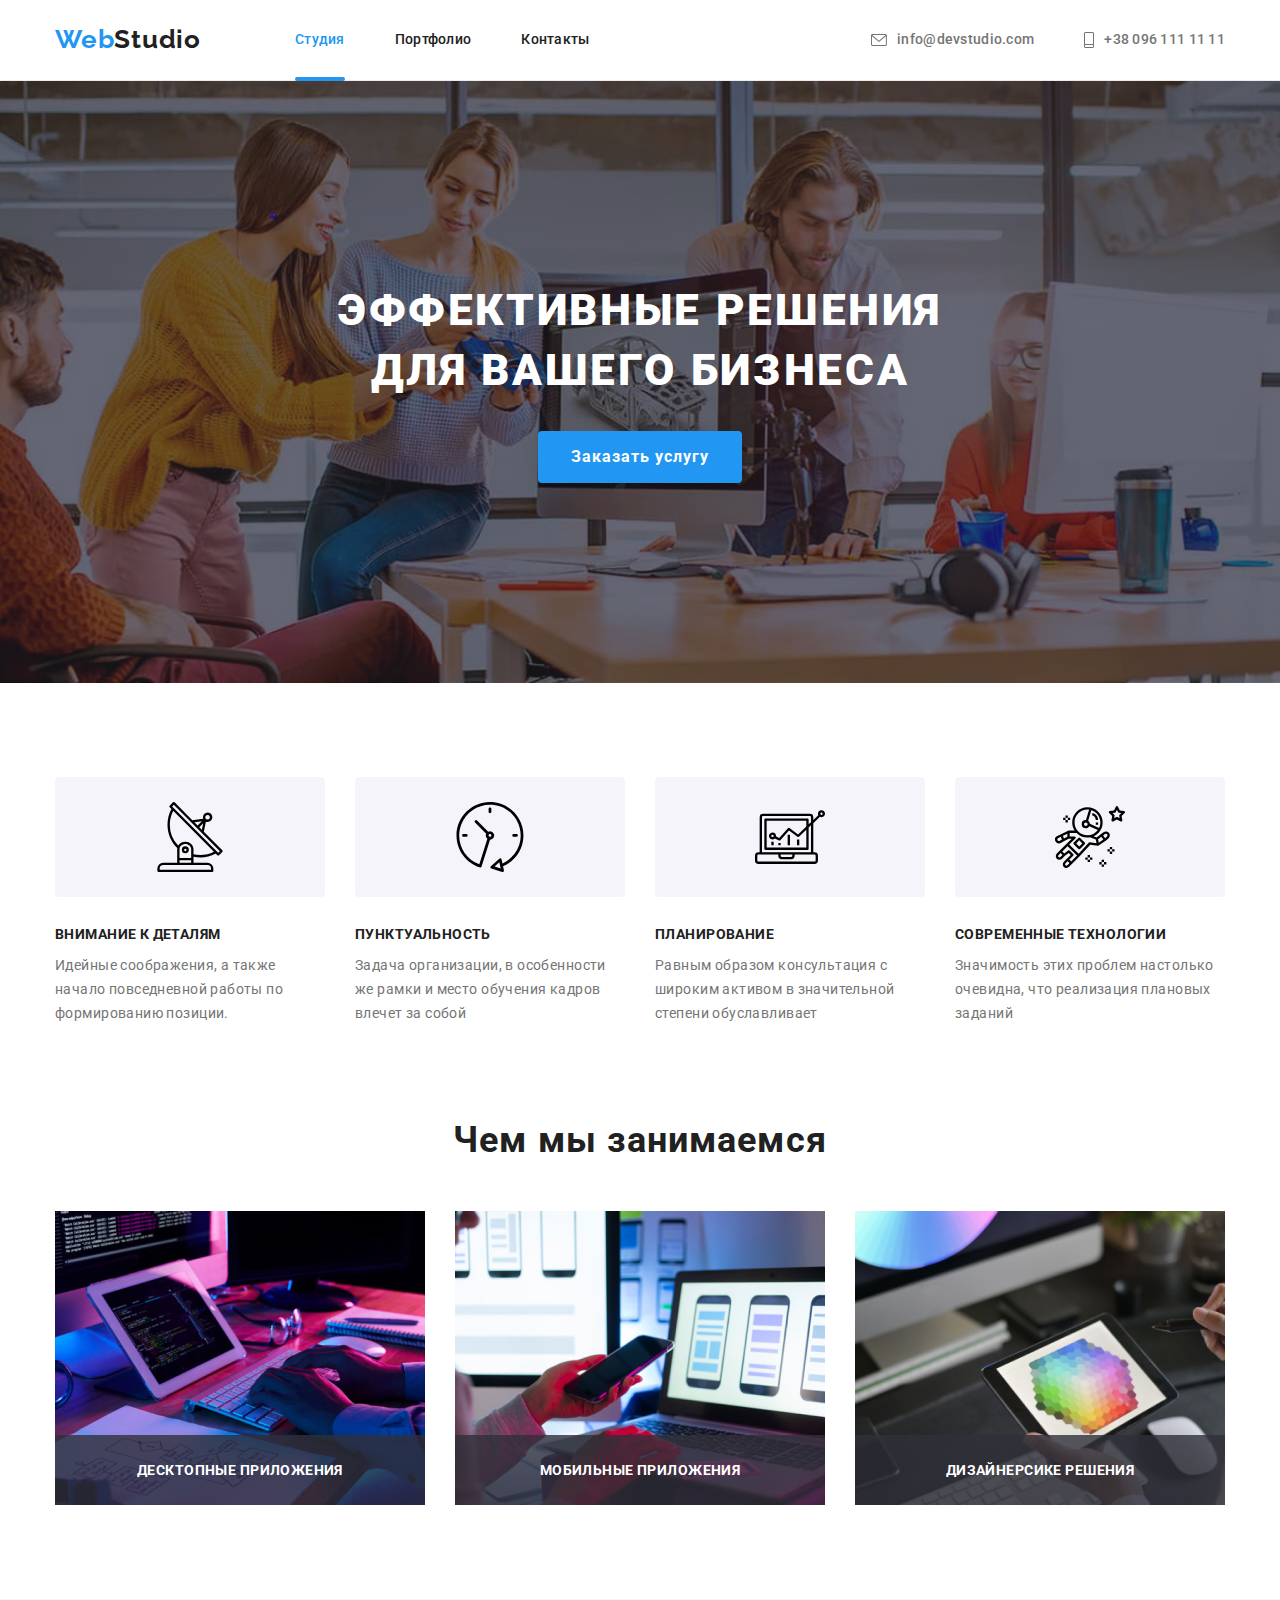
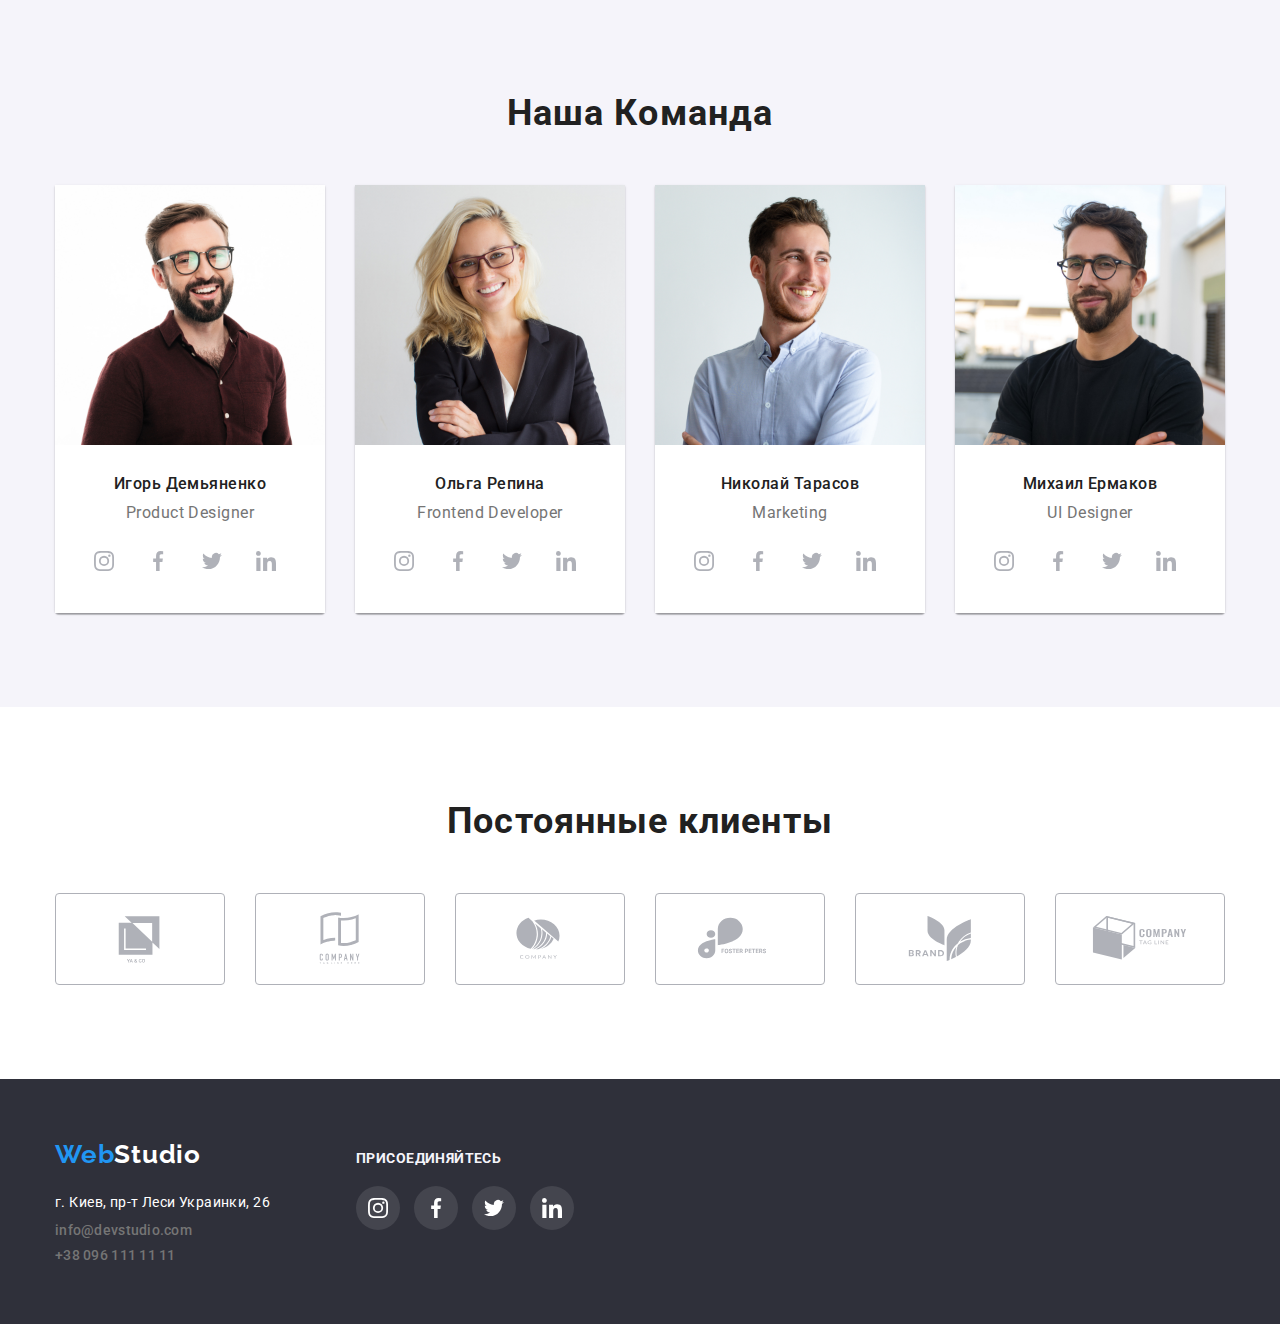
==== index.html @ bec36467 "Add files via upload" ====
<!DOCTYPE html>
<html lang="ru">
<head>
    <meta charset="UTF-8">
    <meta name="viewport" content="width=device-width, initial-scale=1.0">
    <title>Document</title>
    <link rel="preconnect" href="https://fonts.googleapis.com">
    <link rel="preconnect" href="https://fonts.gstatic.com" crossorigin>
    <link rel="preconnect" href="https://fonts.googleapis.com">
    <link rel="preconnect" href="https://fonts.gstatic.com" crossorigin>
    <link rel="preconnect" href="https://fonts.googleapis.com">
    <link rel="preconnect" href="https://fonts.gstatic.com" crossorigin>
    <link
         href="https://fonts.googleapis.com/css2?family=Raleway:wght@700&family=Roboto:wght@400;500;700;900&display=swap"
         rel="stylesheet">
    <link rel="stylesheet" href="https://cdnjs.cloudflare.com/ajax/libs/modern-normalize/1.1.0/modern-normalize.min.css">
    <link rel="stylesheet" href="./css/styles.css">
    <style>
        li {
            list-style-type: none; 
   }
    </style>
    <style>
        a {
            text-decoration: none;
        }
    </style>
</head>
<body>
    <!--шапка сайту-->
    <header class="page-header">
        <div class="container main-nav">
            <nav class="auss-nav">
                <a href="/" class="logo">
                    <span class="logo-blue">Web</span>Studio
                </a>
    
                <ul class="site-nav list ">
                    <li class="item"><a class="link current" href="./index.html">Студия</a></li>
                    <li class="item"><a class="link" href="./portfolio.html">Портфолио</a></li>
                    <li class="item"><a class="link" href="">Контакты</a></li>
                </ul>
            </nav>
        
            <ul class="sait-conntacts list">
                <li class="conntacts-link">
                    <a class="link" href="mailto:info@devstudio.com">
                        <svg class="icon" width="16px" height="12px">
                        <use href="./images/icons/sprite.svg#icon-envelope"></use>
                        </svg>
                        info@devstudio.com
                    </a>
                </li>
                <li class="conntacts-link">
                    <a class="link" href="tel:+380961111111">
                        <svg class="icon" width="10px" height="16px">
                            <use href="./images/icons/sprite.svg#icon-phone"></use>
                        </svg>
                        +38 096 111 11 11
                    </a>
                </li>
            </ul>
        </div>
    </header>
    
 <main>
       <!--герой--> 
       <section class="hero">
           <div class="container">
            <h1 class="hero-tittle">Эффективные решения<br> для вашего бизнеса</h1>
            <button data-modal-open type="button" class="button hero">Заказать услугу</button>
           </div>
           <div data-modal class="backdrop is-hidden">
               <div class="modal">
                   <p>
                        Lorem ipsum dolor sit amet, consectetur adipisicing elit. Ea, suscipit!
                    </p>
                    <button class="button-close" data-modal-close>
                        <svg width="11px" height="11px">
                            <use href="./images/icons/sprite.svg#icon-close"></use>
                        </svg>
                    </button>
               </div>
           </div>
    </section>
   <!-- чим ми займаємось-->
   <!-- css features -->
    <section class="section">
        <div class="container">
            <h2 class="visually-hidden">Принцип работы</h2>
            <ul class="features">
                <li class="features-items">
                    <div class="features-item-icon">
                        <svg width="70px" height="70px">
                            <use href="./images/icons/sprite.svg#icon-antenna"></use>
                        </svg>
                    </div>
                    <h3 class="tittle">Внимание к деталям</h3>
                    <p class="text">Идейные соображения, а также начало повседневной работы по формированию позиции.</p>
                </li>
                <li class="features-items">
                    <div class="features-item-icon">
                        <svg width="70px" height="70px">
                            <use href="./images/icons/sprite.svg#icon-clock"></use>
                        </svg>
                    </div>
                    <h3 class="tittle">Пунктуальность</h3>
                    <p class="text">Задача организации, в особенности же рамки и место обучения кадров влечет за собой</p>
                </li>
                <li class="features-items">
                    <div class="features-item-icon">
                        <svg width="70px" height="70px">
                            <use href="./images/icons/sprite.svg#icon-diagram"></use>
                        </svg>
                    </div>
                    <h3 class="tittle">Планирование</h3>
                    <p class="text">Равным образом консультация с широким активом в значительной степени обуславливает</p>
                </li>
                <li class="features-items">
                    <div class="features-item-icon">
                        <svg width="70px" height="70px">
                            <use href="./images/icons/sprite.svg#icon-astronaut"></use>
                        </svg>
                    </div>
                    <h3 class="tittle">Современные технологии</h3>
                    <p class="text">Значимость этих проблем настолько очевидна, что реализация плановых заданий</p>
                </li>
            </ul>
        </div>
    </section>
    <section class="section work">
            <div class="container">
                <h2 class="section-tittle">Чем мы занимаемся</h2>
                <ul class="job-image">
                    <li class="job-flex">
                        <div class="thumb">
                            <img src="./images/job.jpg" alt="программист работает в своем офисе" width="370">
                            <div class="action">
                                <h3 class="action-tittle">десктопные приложения</h3>
                            </div>
                        </div>
                    </li>

                    <li class="job-flex">
                        <div class="thumb">
                            <img src="./images/job2.jpg" alt="создатель работает над интерфейсом в мобильном телефоне" width="370">
                            <div class="action">
                                <h3 class="action-tittle">мобильные приложения</h3>
                            </div>
                        </div>
                    </li>
                    <li class="job-flex">
                        <div class="thumb">
                            <img src="./images/job3.jpg" alt="дизайнер с графическим планшетом " width="370">
                            <div class="action">
                                <h3 class="action-tittle">дизайнерсике решения</h3>
                            </div>
                        </div>
                    </li>
                </ul>
            </div>
    </section>
<!--Команда-->
    <section class="section team">
        <div class="container">
            <h2 class="section-tittle">Наша Команда</h2>
            <ul class="team list">
                <li class="team-img">
                    <img src="./images/team/img(3).jpg" alt="Парень" width="270">
                    <div class="team-padding">
                        <h3 class="team-tittle">Игорь Демьяненко</h3>
                        <p class="text">Product Designer</p>
                        <ul class="socials list">
                            <li class="social">
                                <a href="#" class="link social-icon">
                                    <svg class=" icon-media" width="20px" height="20px">
                                        <use href="./images/icons/sprite.svg#icon-instagram"></use>
                                    </svg>
                                </a>
                            </li>
                            <li class="social">
                                <a href="#" class="link social-icon">
                                    <svg class=" icon-media" width="20px" height="20px">
                                        <use href="./images/icons/sprite.svg#icon-facebook"></use>
                                    </svg>
                                </a>
                            </li>
                            <li class="social">
                                <a href="#" class="link social-icon">
                                    <svg class=" icon-media" width="20px" height="20px">
                                        <use href="./images/icons/sprite.svg#icon-twitter"></use>
                                    </svg>
                                </a>
                            </li>
                            <li class="social">
                                <a href="#" class="link social-icon">
                                    <svg class="icon-media" width="20px" height="20px">
                                        <use href="./images/icons/sprite.svg#icon-linkedin"></use>
                                    </svg>
                                </a>
                            </li>
                        </ul>
                    </div>
                </li>
                <li class="team-img">
                    <img src="./images/team/img(4).jpg" alt="Девушка" width="270">
                    <div class="team-padding">
                        <h3 class="team-tittle">Ольга Репина</h3>
                        <p class="text">Frontend Developer</p>
                        <ul class="socials list">
                            <li class="social">
                                <a href="#" class="link social-icon">
                                    <svg class=" icon-media" width="20px" height="20px">
                                        <use href="./images/icons/sprite.svg#icon-instagram"></use>
                                    </svg>
                                </a>
                            </li>
                            <li class="social">
                                <a href="#" class="link social-icon">
                                    <svg class=" icon-media" width="20px" height="20px">
                                        <use href="./images/icons/sprite.svg#icon-facebook"></use>
                                    </svg>
                                </a>
                            </li>
                            <li class="social">
                                <a href="#" class="link social-icon">
                                    <svg class=" icon-media" width="20px" height="20px">
                                        <use href="./images/icons/sprite.svg#icon-twitter"></use>
                                    </svg>
                                </a>
                            </li>
                            <li class="social">
                                <a href="#" class="link social-icon">
                                    <svg class="icon-media" width="20px" height="20px">
                                        <use href="./images/icons/sprite.svg#icon-linkedin"></use>
                                    </svg>
                                </a>
                            </li>
                        </ul>
                    </div>
                </li>
                <li class="team-img">
                    <img src="./images/team/img(5).jpg" alt="Парень" width="270">
                    <div class="team-padding">
                        <h3 class="team-tittle">Николай Тарасов</h3>
                        <p class="text">Marketing</p>
                        <ul class="socials list">
                            <li class="social">
                                <a href="#" class="link social-icon">
                                    <svg class=" icon-media" width="20px" height="20px">
                                        <use href="./images/icons/sprite.svg#icon-instagram"></use>
                                    </svg>
                                </a>
                            </li>
                            <li class="social">
                                <a href="#" class="link social-icon">
                                    <svg class=" icon-media" width="20px" height="20px">
                                        <use href="./images/icons/sprite.svg#icon-facebook"></use>
                                    </svg>
                                </a>
                            </li>
                            <li class="social">
                                <a href="#" class="link social-icon">
                                    <svg class=" icon-media" width="20px" height="20px">
                                        <use href="./images/icons/sprite.svg#icon-twitter"></use>
                                    </svg>
                                </a>
                            </li>
                            <li class="social">
                                <a href="#" class="link social-icon">
                                    <svg class="icon-media" width="20px" height="20px">
                                        <use href="./images/icons/sprite.svg#icon-linkedin"></use>
                                    </svg>
                                </a>
                            </li>
                        </ul>
                    </div>
                </li>
                <li class="team-img">
                    <img src="./images/team/img(6).jpg" alt="Парень" width="270">
                    <div class="team-padding">
                        <h3 class="team-tittle">Михаил Ермаков</h3>
                        <p class="text">UI Designer</p>
                        <ul class="socials list">
                            <li class="social">
                                <a href="#" class="link social-icon">
                                    <svg class=" icon-media" width="20px" height="20px">
                                        <use href="./images/icons/sprite.svg#icon-instagram"></use>
                                    </svg>
                                </a>
                            </li>
                            <li class="social">
                                <a href="#" class="link social-icon">
                                    <svg class=" icon-media" width="20px" height="20px">
                                        <use href="./images/icons/sprite.svg#icon-facebook"></use>
                                    </svg>
                                </a>
                            </li>
                            <li class="social">
                                <a href="#" class="link social-icon">
                                    <svg class=" icon-media" width="20px" height="20px">
                                        <use href="./images/icons/sprite.svg#icon-twitter"></use>
                                    </svg>
                                </a>
                            </li>
                            <li class="social">
                                <a href="#" class="link social-icon">
                                    <svg class="icon-media" width="20px" height="20px">
                                        <use href="./images/icons/sprite.svg#icon-linkedin"></use>
                                    </svg>
                                </a>
                            </li>
                        </ul>
                    </div>
                </li>
            </ul>
        </div>
    </section>
<!-- Clients -->
    <section class="section">
        <div class="container">
            <h2 class="section-tittle">Постоянные клиенты</h2>
            <ul class="action-clients">
                <li class="clients">
                    <a href="" class="link-clients">
                        <svg class="clients-logo" width="106px" height="60px">
                            <use href="./images/icons/sprite.svg#icon-Logo"></use>
                        </svg>
                    </a>
                </li>
                <li class="clients">
                    <a href="" class="link-clients">
                        <svg class="clients-logo" width="106px" height="60px">
                            <use href="./images/icons/sprite.svg#icon-Logo1"></use>
                        </svg>
                    </a>
                </li>
                <li class="clients">
                    <a href="" class="link-clients">
                        <svg class="clients-logo" width="106px" height="60px">
                            <use href="./images/icons/sprite.svg#icon-Logo2"></use>
                        </svg>
                    </a>
                </li>
                <li class="clients">
                    <a href="" class="link-clients">
                        <svg class="clients-logo" width="106px" height="60px">
                            <use href="./images/icons/sprite.svg#icon-Logo3"></use>
                        </svg>
                    </a>
                </li>
                <li class="clients">
                    <a href="" class="link-clients">
                        <svg class="clients-logo" width="106px" height="60px">
                            <use href="./images/icons/sprite.svg#icon-Logo4"></use>
                        </svg>
                    </a>
                </li>
                <li class="clients">
                    <a href="" class="link-clients">
                        <svg class="clients-logo" width="106px" height="60px">
                            <use href="./images/icons/sprite.svg#icon-Logo5"></use>
                        </svg>
                    </a>
                </li>
            </ul>
        </div>
    </section>
 </main>
<!--footer-->

<footer class="footer">
    <div class="container footer-container">
        <div class="footer-content">
            <a class="logo-footer" href="index.html">
                <span class="logo-blue">Web</span>Studio
            </a>
            <address class="sec-address">

                <ul class="addres-footer">
                    <li class="address-items">
                        <a class="link-addres" href="https://goo.gl/maps/Mt8KbodLRVZhdB1g8">г. Киев, пр-т Леси Украинки,
                            26</a>
                    </li>
                    <li class="address-items">
                        <a class="link-footer" href="mailto:info@devstudio.com">info@devstudio.com</a>
                    </li>
                    <li class="address-items">
                        <a class="link-footer" href="tel:+380961111111">+38 096 111 11 11</a>
                    </li>
                </ul>
            </address>
        </div>
        <div class="follow-icon">

            <h3 class="footer-social-tittle ">присоединяйтесь</h3>
            <ul class="footer-icon-list">
                <li class="footer-social">
                    <a href="" class="footer-icon-link">
                        <svg class="media-footer" width="20px" height="20px">
                            <use href="./images/icons/sprite.svg#icon-instagram"></use>
                        </svg>
                    </a>
                </li>
                <li class="footer-social">
                    <a href="" class="footer-icon-link">
                        <svg class="media-footer" width="20px" height="20px">
                            <use href="./images/icons/sprite.svg#icon-facebook"></use>
                        </svg>
                    </a>
                </li>
                <li class="footer-social">
                    <a href="" class="footer-icon-link">
                        <svg class="media-footer" width="20px" height="20px">
                            <use href="./images/icons/sprite.svg#icon-twitter"></use>
                        </svg>
                    </a>
                </li>
                <li class="footer-social">
                    <a href="" class="footer-icon-link">
                        <svg class="media-footer" width="20px" height="20px">
                            <use href="./images/icons/sprite.svg#icon-linkedin"></use>
                        </svg>
                    </a>
                </li>
            </ul>
        </div>
    </div>
</footer>
<script src="./js/modal.js"></script>
</body>
</html>
---- css/styles.css ----
/* колір хедер - rgba(255, 255, 255, 1) */
/*бекграунд1 -футер rgba(47, 48, 58, 1) */
/* background:2 #E5E5E5; */
/* бекграунд3 rgba(245, 244, 250, 1) */
/* основний текчт rgba(33, 33, 33, 1) */

:root {
  --primery-text-color: rgba(33, 33, 33, 1);
  --tittle-text-color: #757575;
  --accent-color: #2196f3;
  --primary-white-color: #ffffff;
  --background-color: #f5f4fa;
  --icon-color: #afb1b8;
}

body {
  color: var(--primery-text-color);
  font-family: roboto, sans-serif;
}

.visually-hidden {
  position: absolute;
  width: 1px;
  height: 1px;
  margin: -1px;
  border: 0;
  padding: 0;
  white-space: nowrap;
  clip-path: inset(100%);
  clip: rect(0 0 0 0);
  overflow: hidden;
}

h1,
h2,
h3,
p {
  margin: 0;
}

ul {
  margin: 0;
  padding: 0;
  list-style: none;
}

img {
  display: block;
  max-width: 100%;
  height: auto;
}

.list {
  list-style: none;
  padding: 0;
  margin: 0;
}

.container {
  padding-right: 15px;
  padding-left: 15px;
  margin-left: auto;
  margin-right: auto;
  width: 1200px;
}

.page-header {
  border-bottom: 1px solid #ececec;
}

/* logo */
.main-nav {
  display: flex;
  align-items: center;
  justify-content: space-between;
}

.auss-nav {
  display: flex;
}

.auss-nav .logo {
  display: block;
  padding-top: 24px;
  padding-bottom: 25px;
  margin-right: 94px;
}

.logo-blue {
  color: var(--accent-color);
  font-family: raleway;
  font-weight: 700;
  font-size: 26px;
  line-height: 1.19;
  letter-spacing: 0.03em;
}
.logo-blue:hover,
.logo-blue:focus {
  color: var(--primery-text-color);
}

.logo {
  color: var(--primery-text-color);
  font-family: raleway;
  font-weight: 700;
  font-size: 26px;
  line-height: 1.19;
  letter-spacing: 0.03em;
}
.logo:hover,
.logo:focus {
  color: var(--accent-color);
}

/* Site-nav */

.site-nav {
  display: flex;
}
.site-nav .item {
  margin-right: 50px;
}
.site-nav .item:last-child {
  margin-right: 0;
}

.site-nav .link {
  display: block;
  padding-top: 32px;
  padding-bottom: 32px;

  color: var(--primery-text-color);

  font-weight: 500;
  font-size: 14px;
  line-height: 1.14;
  letter-spacing: 0.02em;
  transition: color 250ms cubic-bezier(0.4, 0, 0.2, 1);
}
.site-nav .link.current {
  color: var(--accent-color);
  position: relative;
}
.link.link.current::after {
  content: "";
  position: absolute;
  bottom: -1px;
  left: 0;
  width: 100%;
  border-radius: 2px;
  border: 2px solid var(--accent-color);
  background-color: var(--accent-color);
}

.site-nav .link:hover,
.site-nav .link:focus {
  color: var(--accent-color);
}

.sait-conntacts {
  display: flex;
  align-items: center;
}

.sait-conntacts .conntacts-link {
  display: flex;
  margin-left: 50px;
}
.icon {
  margin-right: 10px;
  fill: currentColor;
}
.icon:hover,
.icon:focus {
  color: var(--accent-color);
}

.sait-conntacts .conntacts-link:first-child {
  margin-left: 0;
}

.sait-conntacts .link {
  display: flex;
  align-items: center;
  padding-top: 32px;
  padding-bottom: 32px;

  color: var(--tittle-text-color);

  font-weight: 500;
  font-size: 14px;
  line-height: 1.14;
  letter-spacing: 0.02em;
  transition: color 250ms cubic-bezier(0.4, 0, 0.2, 1);
}
.sait-conntacts .link:hover,
.sait-conntacts .link:focus {
  color: var(--accent-color);
}

/* hero */

.hero {
  max-width: 1600px;
  margin-left: auto;
  margin-right: auto;
  padding: 200px 0;
  text-align: center;

  background-color: #2f303a;
  background-image: linear-gradient(
      to top,
      rgba(47, 48, 58, 0.4),
      rgba(47, 48, 58, 0.4)
    ),
    url(../images/herobg.jpg);
  background-repeat: no-repeat;
  background-size: cover;
  background-position: center;
}

.hero-tittle {
  margin-top: 0;
  margin-bottom: 30px;
  color: var(--primary-white-color);
  font-weight: 900;
  font-size: 44px;
  line-height: 1.36;
  letter-spacing: 0.06em;
  text-transform: uppercase;
}
/* modal-hero */
.backdrop {
  position: fixed;
  top: 0;
  left: 0;
  width: 100%;
  height: 100%;

  background: rgba(0, 0, 0, 0.2);

  opacity: 1;
  transition: opacity 250ms cubic-bezier(0.4, 0, 0.2, 1);

  z-index: 1;
}
.backdrop.is-hidden {
  opacity: 0;
  pointer-events: none;
}

.backdrop.is-hidden .modal {
  transform: translate(-50%, -50%) scale(0.9);
}

.modal {
  padding-top: 40px;
  position: absolute;
  top: 50%;
  left: 50%;

  min-width: 528px;
  min-height: 581px;
  background: #ffffff;
  box-shadow: 0px 1px 3px rgba(0, 0, 0, 0.12), 0px 1px 1px rgba(0, 0, 0, 0.14),
    0px 2px 1px rgba(0, 0, 0, 0.2);
  border-radius: 4px;

  transform: translate(-50%, -50%) scale(1);
  transition: transform 250ms cubic-bezier(0.4, 0, 0.2, 1);
}

.button-close {
  position: absolute;
  top: 8px;
  right: 8px;
  width: 30px;
  height: 30px;

  cursor: pointer;

  border: 1px solid rgba(0, 0, 0, 0.1);
  background-color: var(--primary-white-color);
  border-radius: 50%;

  justify-content: center;
  align-items: center;
  transition: background-color 250ms cubic-bezier(0.4, 0, 0.2, 1);
}

.button-close:hover,
.button-close:focus {
  background-color: var(--accent-color);
}

/* Section */
.section {
  padding: 94px 0;
}

.section.work {
  padding-top: 0;
}

.section-tittle {
  margin-bottom: 50px;

  color: var(--primery-text-color);

  font-weight: 700;
  font-size: 36px;
  line-height: 1.16;
  text-align: center;
  letter-spacing: 0.03em;
}

.section.team {
  background-color: var(--background-color);
}
.job-image {
  display: flex;
}

/* features */
.features-button {
  margin-bottom: 50px;
}

.features-button {
  display: flex;
  justify-content: center;
}

.features {
  display: flex;
  margin: 0;
  padding: 0;
  list-style: none;
}

.features .item {
  width: 270px;
  margin-right: 30px;
}
.features-items {
  margin-right: 30px;
}
.features-items:last-child {
  margin-right: 0;
}

.features-item-icon {
  display: flex;
  justify-content: center;
  align-items: center;
  margin-bottom: 30px;
  width: 270px;
  height: 120px;
  background: #f5f4fa;
  border-radius: 4px;
}

.features .tittle {
  margin-top: 0;
  margin-bottom: 10px;
  color: var(--primery-text-color);
  font-weight: 700;
  font-size: 14px;
  line-height: 1.14;
  letter-spacing: 0.03em;
  text-transform: uppercase;
}

.features .text {
  margin-top: 0;
  margin-bottom: 0;
  color: var(--tittle-text-color);
  font-weight: 400;
  font-size: 14px;
  line-height: 1.74;
  letter-spacing: 0.03em;
}

/* Чем мы занимаемся */

img {
  display: block;
  max-width: 100%;
  height: auto;
}

.job-flex {
  margin-right: 30px;
}
.job-flex:last-child {
  margin-right: 0;
}
.thumb {
  position: relative;
}

.action {
  display: flex;
  align-items: center;
  justify-content: center;

  bottom: 0;
  left: 0;
  width: 370px;
  height: 70px;
  position: absolute;
  background: rgba(47, 48, 58, 0.8);
}
.action-tittle {
  display: flex;
  justify-content: center;

  font-weight: 700;
  font-size: 14px;
  line-height: 16px;
  letter-spacing: 0.03em;
  text-transform: uppercase;
  color: var(--primary-white-color);
}

/* team */

.team .list {
  display: flex;
}
.socials {
  align-items: center;
  justify-content: center;
  margin-top: 16px;
}
.social {
  margin-right: 10px;
}

.social .link {
  width: 44px;
  height: 44px;
  display: flex;
  justify-content: center;
  align-items: center;
  transition: background 250ms cubic-bezier(0.4, 0, 0.2, 1) 0s;
}

.social .link {
  border-radius: 50%;
  outline: none;
}
.social .link:focus .icon-media {
  fill: var(--primary-white-color);
}

.social .link:hover .icon-media {
  fill: var(--primary-white-color);
}

.social .link:hover,
.social .link:focus {
  background: var(--accent-color);
}
.icon-media {
  color: var(--accent-color);
  fill: var(--icon-color);
  transition: fill 250ms cubic-bezier(0.4, 0, 0.2, 1) 0s;
}

.team {
  display: flex;
}
.team-img {
  margin-left: 30px;
  box-shadow: 0px 1px 3px rgba(0, 0, 0, 0.12), 0px 1px 1px rgba(0, 0, 0, 0.14),
    0px 2px 1px rgba(0, 0, 0, 0.2);
  border-radius: 0px 0px 4px 4px;
}

.team-img:first-child {
  margin: 0;
}

.team-tittle {
  margin-bottom: 10px;
}

.team .team-tittle {
  color: var(--primery-text-color);
  font-weight: 500;
  font-size: 16px;
  line-height: 1.18;
  letter-spacing: 0.03em;
}

.team-padding {
  padding: 30px 0;
  text-align: center;
  background-color: #ffffff;
}

.team .text {
  margin-top: 0;
}

.team .text {
  color: var(--tittle-text-color);
  font-weight: 400;
  font-size: 16px;
  line-height: 1.18;
  letter-spacing: 0.03em;
}

/* Clients */
.action-clients {
  display: flex;
}
.clients {
  margin-left: 30px;
}

.link-clients {
  color: var(--icon-color);
  align-items: center;
  justify-content: center;
  display: flex;
  width: 170px;
  height: 92px;
  border-radius: 4px;
  border: 1px solid var(--icon-color);

  transition: color 250ms cubic-bezier(0.4, 0, 0.2, 1) 0s;
}

.link-clients:hover,
.link-clients:focus {
  color: var(--accent-color);
  border: 1px solid var(--accent-color);
}

.clients:first-child {
  margin-left: 0;
}

/* button */

.button {
  font-family: roboto;
}
.button.hero {
  display: inline-block;
  border: 1px solid transparent;
  border-radius: 4px;
  padding: 10px 32px;

  color: var(--primary-white-color);
  background-image: url("");
  background-color: var(--accent-color);
  font-weight: 700;
  font-size: 16px;
  line-height: 1.87;
  box-shadow: 0px 4px 4px rgba(0, 0, 0, 0.15);

  letter-spacing: 0.06em;
  cursor: pointer;
}
/* portfolio */

.button.portfolio {
  display: flex;

  border-radius: 4px;
  text-align: center;
  font-family: "Roboto";
  font-weight: 500;
  font-size: 16px;
  line-height: 1.62;
  letter-spacing: 0.03em;
  border: none;
  padding: 6px 22px;
  cursor: pointer;

  background-color: var(--background-color);
  color: var(--primery-text-color);

  transition: background-color 250ms cubic-bezier(0.4, 0, 0.2, 1) 0s,
    color 250ms cubic-bezier(0.4, 0, 0.2, 1) 0s,
    box-shadow 250ms cubic-bezier(0.4, 0, 0.2, 1) 0s;
}

.button.portfolio:hover,
.button.portfolio:focus {
  background-color: var(--accent-color);
  color: var(--primary-white-color);
  box-shadow: 0px 3px 1px rgba(0, 0, 0, 0.1), 0px 1px 2px rgba(0, 0, 0, 0.08),
    0px 2px 2px rgba(0, 0, 0, 0.12);
}

.button-items {
  margin-right: 8px;
}

.button-items:last-child {
  margin-right: 0;
}

/* portfolio */
.features-item {
  padding: 30px 24px;
  border-right: 1px solid #eeeeee;
  border-bottom: 1px solid #eeeeee;
  border-left: 1px solid #eeeeee;
}

.features-tittle {
  color: var(--primery-text-color);
  font-weight: 700;
  font-size: 18px;
  line-height: 2;
  letter-spacing: 0.06em;
}

.link-text {
  color: var(--tittle-text-color);
  font-weight: 400;

  font-size: 16px;
  line-height: 1.87;
  letter-spacing: 0.03em;
}

.link .footer {
  background-color: #fff;
}

.features-padding {
  display: flex;
  flex-wrap: wrap;
  margin: 0;
  padding: 0;
  list-style: none;
}

.flex-features {
  width: 370px;
  margin-right: 30px;
  margin-bottom: 30px;
}

.flex-features a {
  display: block;
  text-decoration: none;
  color: var(--tittle-text-color);
}

.flex-features a:hover,
.flex-features a:focus {
  box-shadow: 0px 1px 1px rgba(0, 0, 0, 0.12), 0px 4px 4px rgba(0, 0, 0, 0.06),
    1px 4px 6px rgba(0, 0, 0, 0.16);
}

.flex-features:nth-last-child(-n + 3) {
  margin-bottom: 0px;
}

.flex-features:nth-child(3n) {
  margin-right: 0;
}

.features-tittle {
  margin-bottom: 4px;
}
.box {
  position: relative;
  overflow: hidden;
}
.box::before {
  display: inline-block;
  position: absolute;
  content: "";
  width: 100%;
  height: 100%;
  background-color: rgba(33, 150, 243, 0.9);
  transform: translateY(100%);
  transition: transform 250ms cubic-bezier(0.4, 0, 0.2, 1);
}

.flex-features .features-text {
  width: 100%;
  padding: 63px 24px;
  position: absolute;
  top: 50%;
  left: 50%;
  transform: translate(-50%, 30%);
  transition: transform 250ms cubic-bezier(0.4, 0, 0.2, 1);
  color: var(--primary-white-color);
  font-size: 18px;
  line-height: 1.55;
  opacity: 0;
}
.features-padding a:hover .features-text {
  transform: translate(-50%, -50%);
  opacity: 1;
}

.features-padding a:hover .box::before {
  transform: translateY(0);
  opacity: 1;
}

.features-padding a:focus .features-text {
  transform: translate(-50%, -50%);
  opacity: 1;
}

.features-padding a:focus .box::before {
  transform: translateY(0);
  opacity: 1;
}

/* footer */
.footer-container {
  display: flex;
  align-items: baseline;
}
.follow-icon {
  margin-left: 70px;
}

.footer {
  background-color: #2f303a;
}

.footer {
  padding: 60px 0;
  background-color: #2f303a;
}

.logo-footer {
  width: 145px;
  height: 31px;
  color: #ffffff;
  font-family: raleway;
  font-weight: 700;
  font-size: 26px;
  line-height: 1.19;
  letter-spacing: 0.03em;
  margin-bottom: 20px;
}
.logo-footer:hover,
.logo-footer:focus {
  color: var(--accent-color);
}

.sec-address {
  width: 231px;
  margin-top: 20px;
  font-style: normal;
}

.address-items {
  margin-top: 0;
  margin-bottom: 9px;
}

.address-items:last-child {
  margin-bottom: 0;
}

.link-addres {
  display: flex;

  color: var(--primary-white-color);
  font-weight: 400;
  font-size: 14px;
  line-height: 1.74;
  letter-spacing: 0.03em;
}

.link-footer {
  display: flex;
  margin-top: 0;

  color: var(--tittle-text-color);

  font-weight: 500;
  font-size: 14px;
  line-height: 1.14;
  letter-spacing: 0.02em;
  transition: color 250ms cubic-bezier(0.4, 0, 0.2, 1) 0s;
}

.addres-footer .link-footer:hover,
.addres-footer .link-footer:focus {
  color: var(--accent-color);
}

/* Присойденяйтесь */
.footer-social-tittle {
  text-transform: uppercase;
  font-weight: 700;
  font-size: 14px;
  line-height: 16px;
  letter-spacing: 0.03em;
  color: var(--background-color);
}

.footer-social {
  display: inline-block;
  margin-right: 10px;
}

.footer-social:last-child {
  margin-right: 0;
}

.footer-icon-list {
  margin-top: 20px;
}

.footer-icon-link {
  display: flex;
  align-items: center;
  justify-content: center;
  border: none;
  width: 44px;
  height: 44px;
  background-color: #ffffff1a;
  border-radius: 50%;

  transition: background-color 250ms cubic-bezier(0.4, 0, 0.2, 1) 0s;
}

.media-footer {
  fill: currentColor;
  color: #ffffff;
}
.footer-icon {
  border-radius: 50%;
}
.footer-icon-link:hover,
.footer-icon-link:focus {
  background-color: var(--accent-color);
}
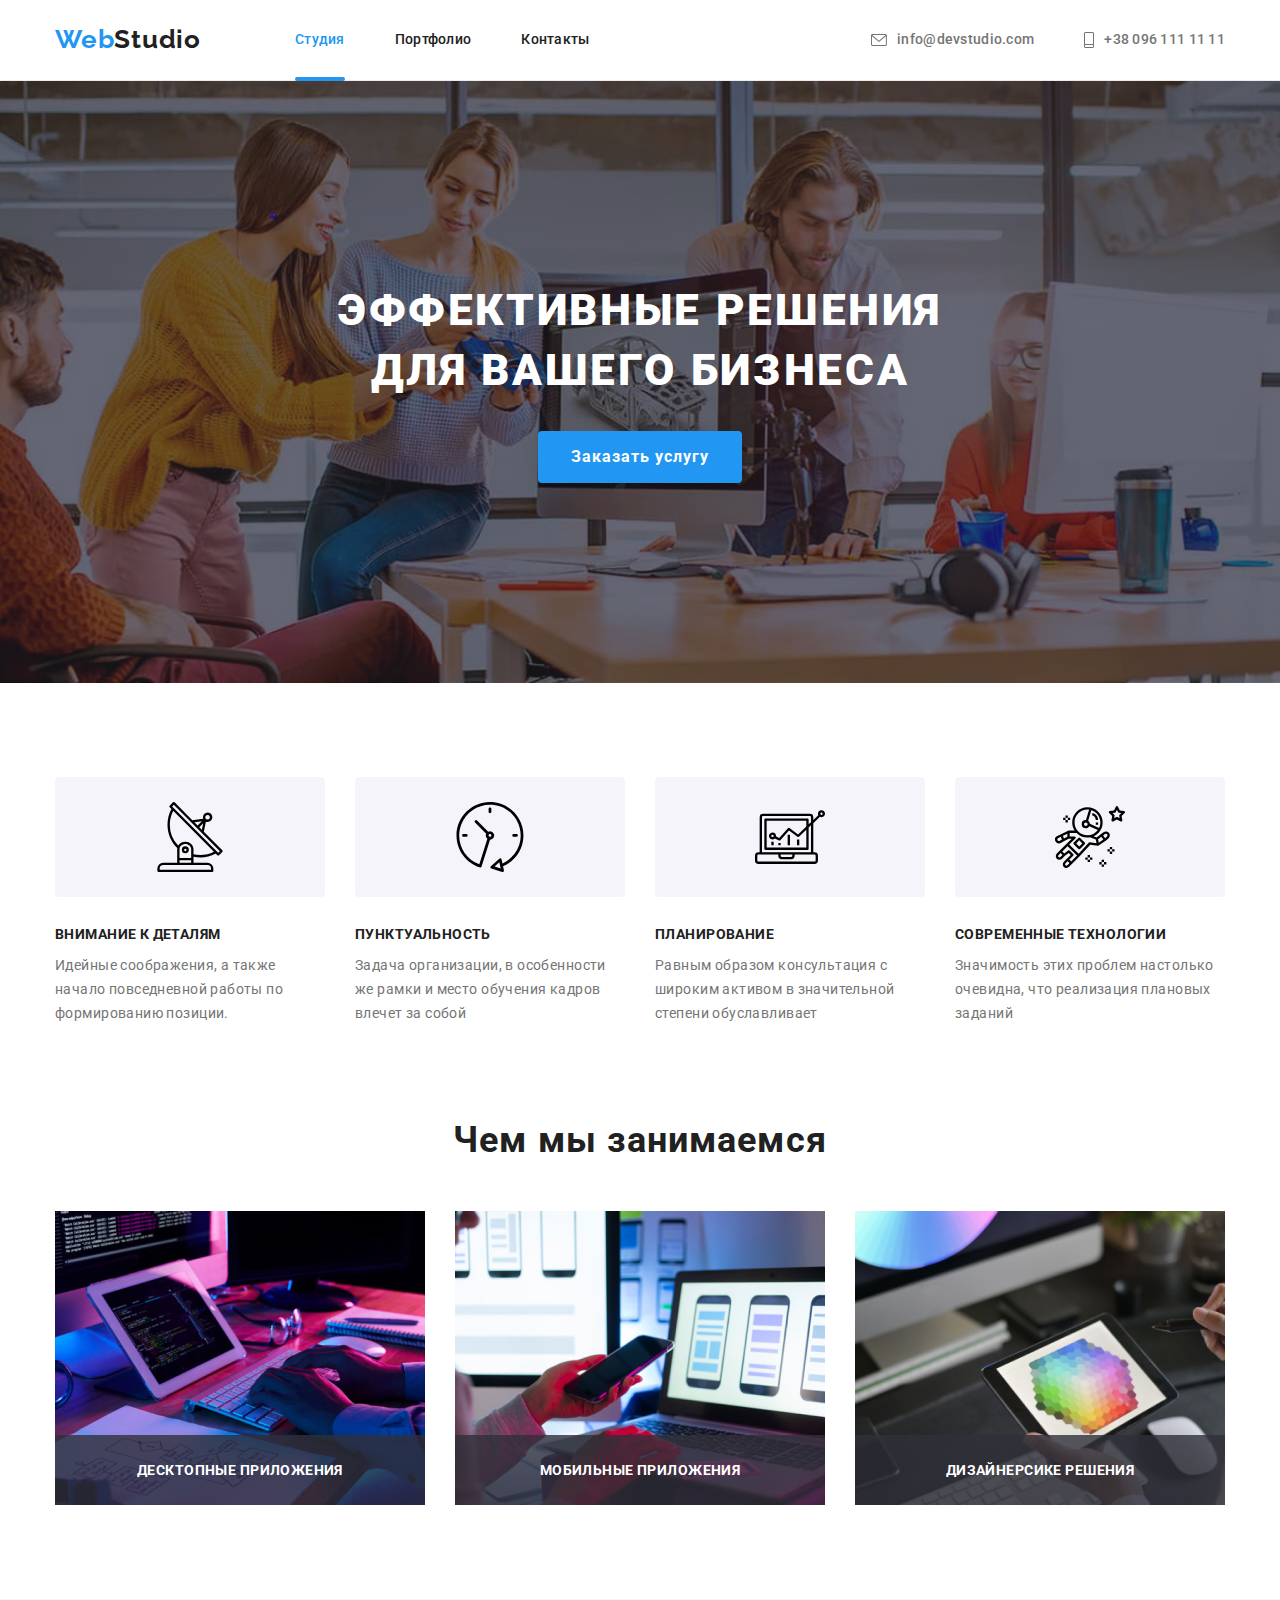
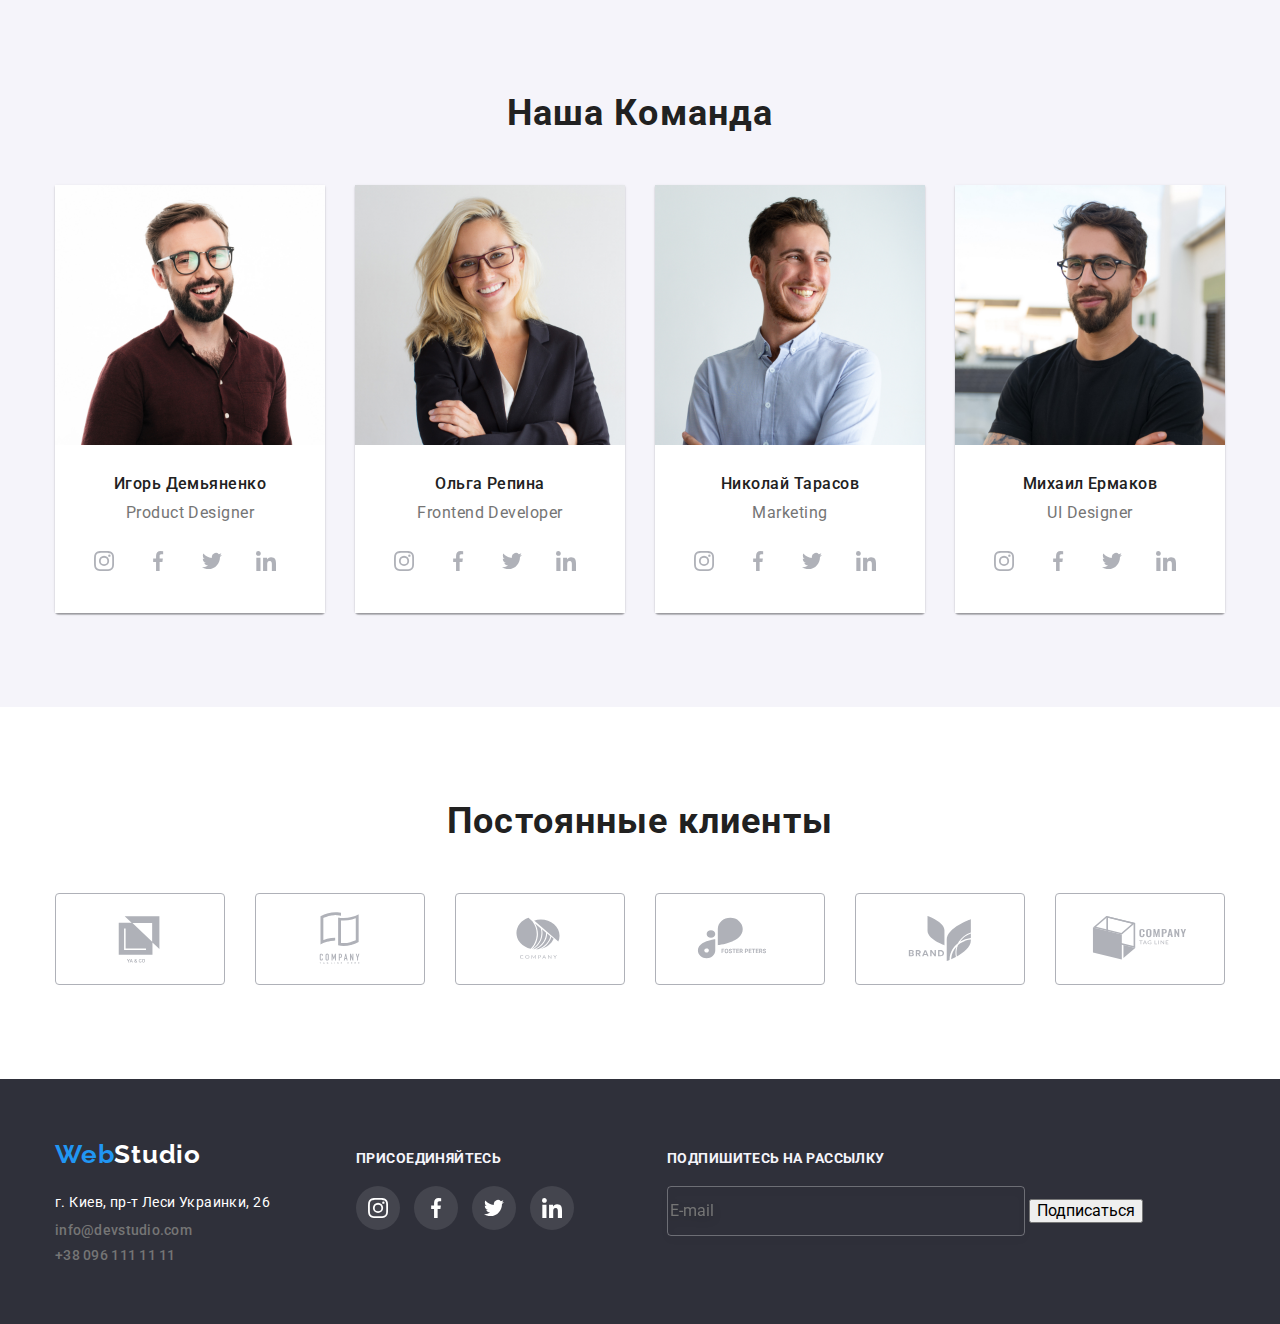
==== commit c59e1757: "Create README.md" ====
--- a/index.html
+++ b/index.html
@@ -425,6 +425,16 @@
                 </li>
             </ul>
         </div>
+        <div class="join">
+            <h3 class="footer-social-tittle ">Подпишитесь на рассылку</h3>
+            <form class="join-email" action="">
+               <label class="join_lable" for="email"></label>
+               <input id="email" class="join_input" type="email" name="email" placeholder="E-mail">
+               <button class="join_button" type="submit">
+                   Подписаться
+               </button>
+            </form>
+        </div>
     </div>
 </footer>
 <script src="./js/modal.js"></script>
--- a/css/styles.css
+++ b/css/styles.css
@@ -11,6 +11,7 @@
   --primary-white-color: #ffffff;
   --background-color: #f5f4fa;
   --icon-color: #afb1b8;
+  --footer-bgc: ; #2F303A;
 }
 
 body {
@@ -628,10 +629,6 @@
   font-size: 16px;
   line-height: 1.87;
   letter-spacing: 0.03em;
-}
-
-.link .footer {
-  background-color: #fff;
 }
 
 .features-padding {
@@ -720,6 +717,7 @@
 }
 
 /* footer */
+
 .footer-container {
   display: flex;
   align-items: baseline;
@@ -735,6 +733,10 @@
 .footer {
   padding: 60px 0;
   background-color: #2f303a;
+}
+
+.link .footer {
+  background-color: #fff;
 }
 
 .logo-footer {
@@ -843,3 +845,22 @@
 .footer-icon-link:focus {
   background-color: var(--accent-color);
 }
+
+.join {
+  margin-left: 93px;
+}
+
+.join-email {
+}
+
+.join_input {
+  width: 358px;
+  height: 50px;
+  margin-top: 20px;
+
+  background-color: var(--footer-bgc);
+  border: 1px solid rgba(255, 255, 255, 0.3);
+  box-sizing: border-box;
+  filter: drop-shadow(0px 4px 4px rgba(0, 0, 0, 0.15));
+  border-radius: 4px;
+}
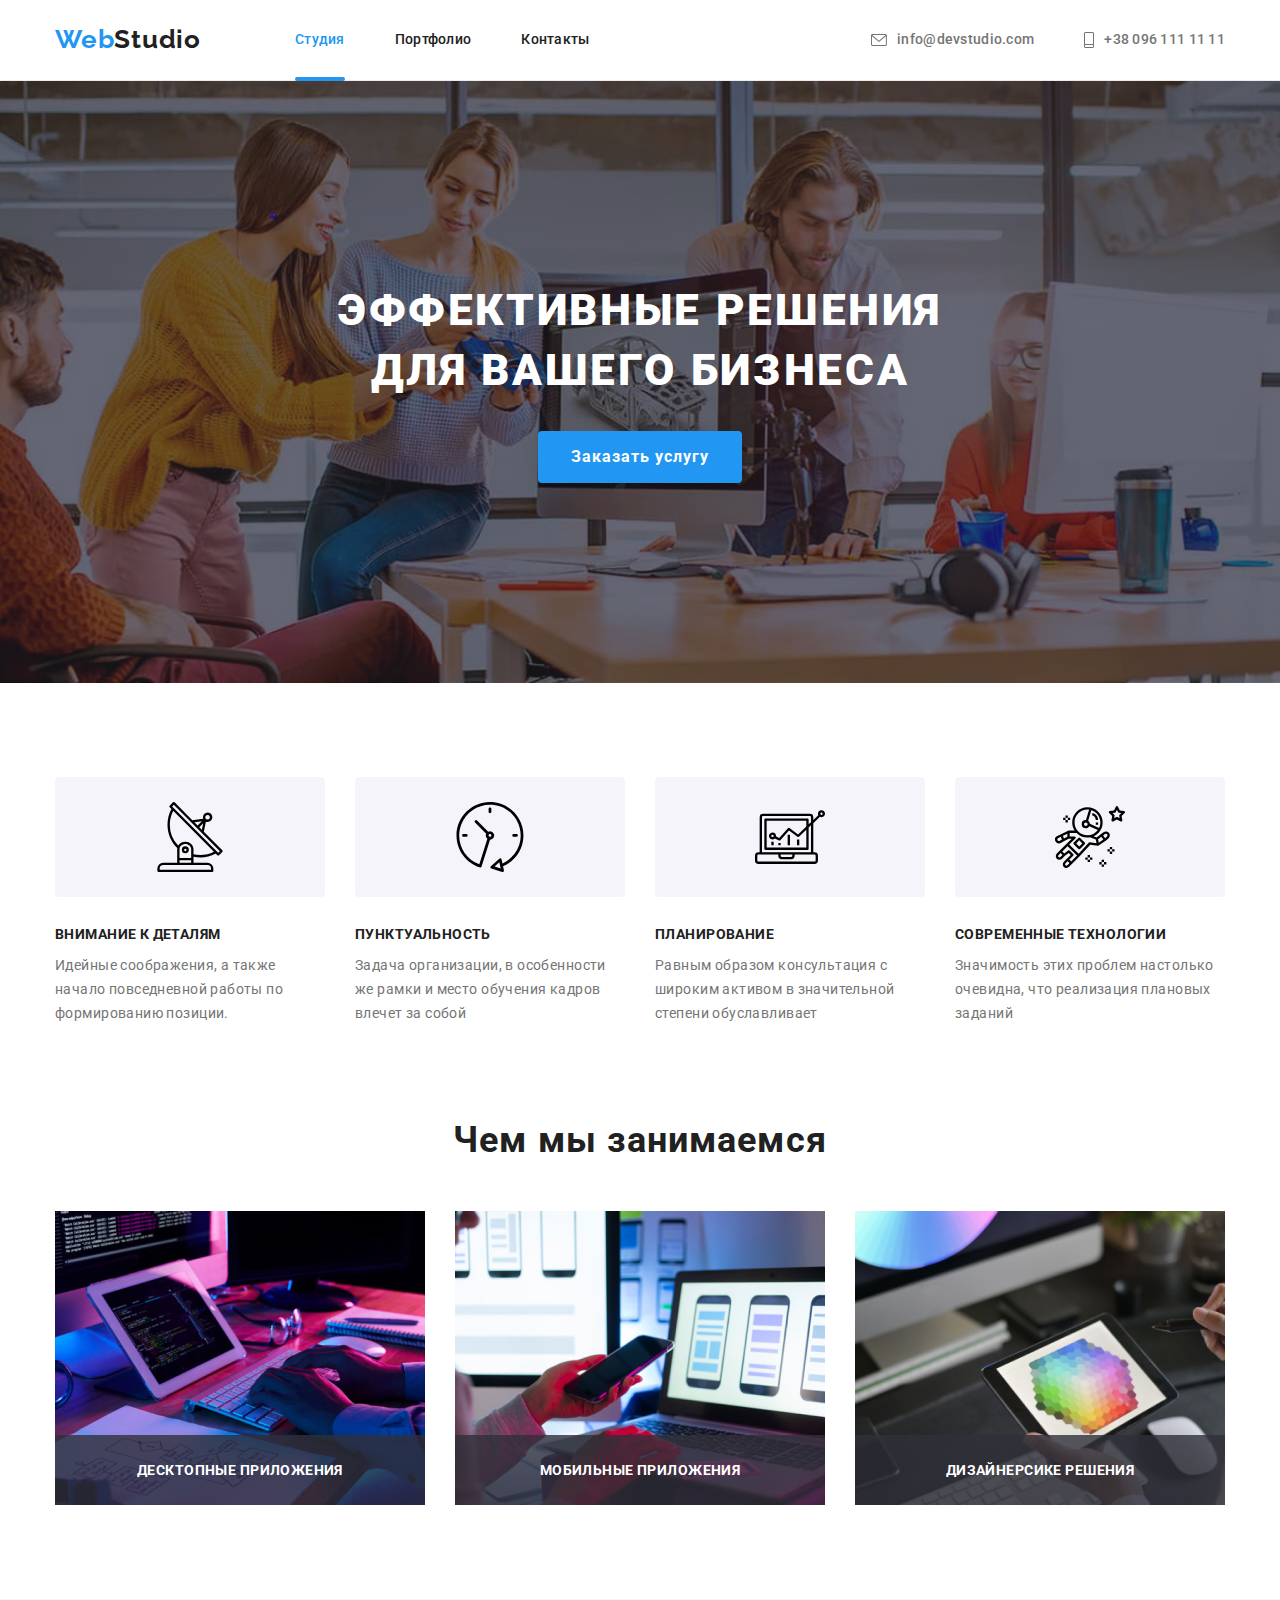
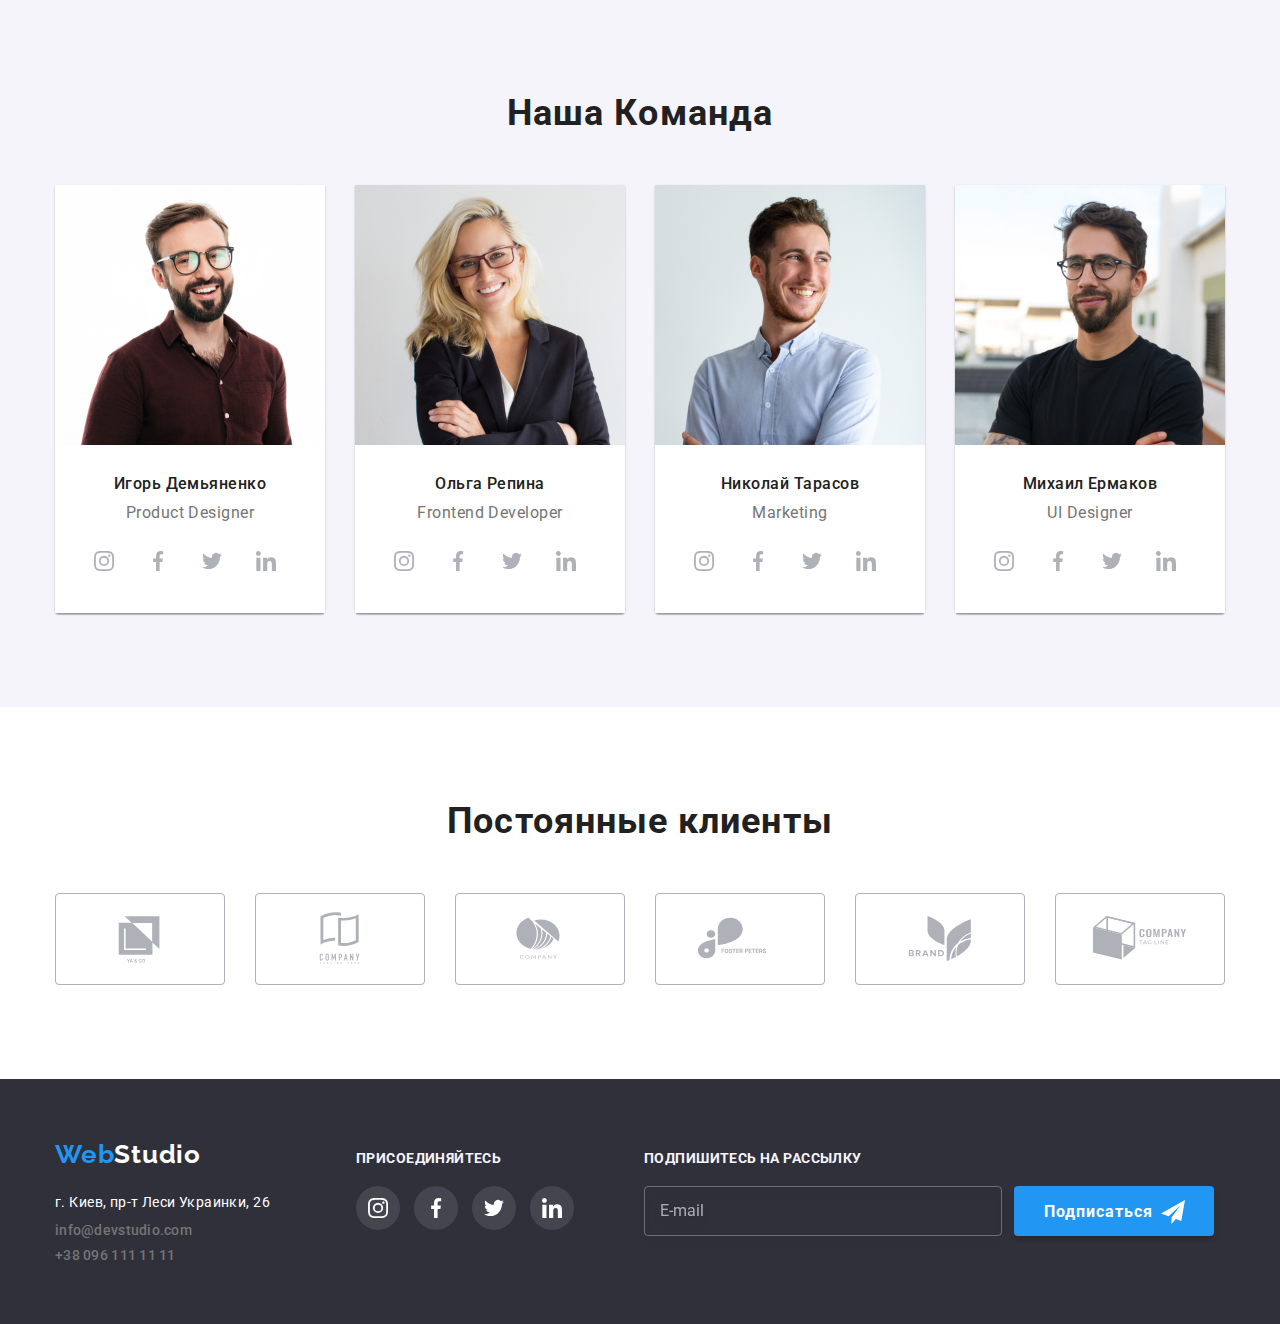
==== commit d1be537c: "Добавлено форм" ====
--- a/index.html
+++ b/index.html
@@ -72,14 +72,58 @@
            </div>
            <div data-modal class="backdrop is-hidden">
                <div class="modal">
-                   <p>
-                        Lorem ipsum dolor sit amet, consectetur adipisicing elit. Ea, suscipit!
-                    </p>
                     <button class="button-close" data-modal-close>
                         <svg width="11px" height="11px">
                             <use href="./images/icons/sprite.svg#icon-close"></use>
                         </svg>
                     </button>
+                    <h2 class="modal-tittle">Оставьте свои данные, мы вам перезвоним</h2>
+                    <form action="#" name="form" autocomplete="off" novalidate >
+                        <div class="form-field">
+                            <label class="form-label" for="contact-name">Имя</label>
+                            <input class="form-input person" id="contact-name" type="text" name="contact-name">
+                            <div class="form-img">
+                                <svg class="name-svg" width="13px" height="13px">
+                                    <use href="./images/icons/sprite.svg#icon-modal-person"></use>
+                                </svg>
+                            </div>
+                            
+                        </div>
+
+                        <div class="form-field">
+                            <label class="form-label" for="contact-tel">Телефон</label>
+                            <input class="form-input" id="contact-tel" type="tel" name="contact-tel">
+                            <div class="form-img">
+                                <svg class="name-svg" width="13px" height="13px">
+                                    <use href="./images/icons/sprite.svg#icon-modal-phone"></use>
+                                </svg>
+                        </div>
+
+                        <div class="form-field">
+                            <label class="form-label" for="contact-email">Почта</label>
+                            <input class="form-input" id="contact-email" type="email" name="contact-email">
+                            <div class="form-img">
+                                <svg class="name-svg" width="13px" height="13px">
+                                    <use href="./images/icons/sprite.svg#icon-modal-mail"></use>
+                                </svg>
+                        </div>
+
+                        <div class="form-field">
+                            <label class="form-label" for="textarea">Комментарий</label>
+                            <textarea class="textarea" name="feedback" id="textarea" rows="10" placeholder="Введите текст" ></textarea>
+                        </div>
+
+                        <div class="form-field">
+                            <input id="policy" type="checkbox" name="policy">
+                            <label class="policy" for="policy">Соглашаюсь с рассылкой и принимаю <a href="">Условия договора</a></label>
+                        </div>
+                        <div class="send-button">
+                            <button class="button form-button" type="submit">Отправить</button>
+                        </div>
+                        
+                        
+                    </form>
+
                </div>
            </div>
     </section>
@@ -427,13 +471,16 @@
         </div>
         <div class="join">
             <h3 class="footer-social-tittle ">Подпишитесь на рассылку</h3>
-            <form class="join-email" action="">
-               <label class="join_lable" for="email"></label>
-               <input id="email" class="join_input" type="email" name="email" placeholder="E-mail">
-               <button class="join_button" type="submit">
-                   Подписаться
-               </button>
-            </form>
+            <div class="join-section">
+                <label class="join_lable" for="email"></label>
+                <input id="email" class="join_input" type="email" name="email" placeholder="E-mail">
+                <button class="button join-button" type="submit">
+                    Подписаться
+                    <svg class="join_svg" width="24px" height="24px">
+                        <use href="./images/icons/sprite.svg#icon-modal-send"></use>
+                    </svg>
+                </button>
+            </div>
         </div>
     </div>
 </footer>
--- a/css/styles.css
+++ b/css/styles.css
@@ -260,8 +260,9 @@
   top: 50%;
   left: 50%;
 
-  min-width: 528px;
-  min-height: 581px;
+  width: 528px;
+  height: 581px;
+  padding: 40px;
   background: #ffffff;
   box-shadow: 0px 1px 3px rgba(0, 0, 0, 0.12), 0px 1px 1px rgba(0, 0, 0, 0.14),
     0px 2px 1px rgba(0, 0, 0, 0.2);
@@ -269,6 +270,9 @@
 
   transform: translate(-50%, -50%) scale(1);
   transition: transform 250ms cubic-bezier(0.4, 0, 0.2, 1);
+
+
+  text-align: initial;
 }
 
 .button-close {
@@ -293,6 +297,112 @@
 .button-close:focus {
   background-color: var(--accent-color);
 }
+
+/* modal-form */
+
+.form{
+
+}
+
+.form-field{
+  position: relative;
+  margin-bottom: 10px;
+}
+
+.form-field:nth-child(4){
+  margin-bottom: 20px;
+}
+
+.form-field:nth-child(5) {
+  margin-bottom: 30px;
+}
+
+.modal-tittle{
+    margin-bottom: 12px;
+
+    font-size: 20px;
+    line-height: 23px;
+    text-align: center;
+    letter-spacing: 0.03em;
+
+    
+  
+}
+
+.form-label{
+  display: block;
+  margin-bottom: 4px;
+  color: var(--tittle-text-color);
+  
+  font-size: 12px;
+  line-height: 14px;
+  letter-spacing: 0.01em;
+}
+
+.form-input{
+  width: 100%;
+  height: 40px;
+  padding: 14px 15px; 
+  
+  color: var(--primery-text-color);
+  background-color: var(--primary-white-color);
+  border: 1px solid rgba(33, 33, 33, 0.2);
+  border-radius: 4px;
+}
+
+.textarea {
+  width: 100%;
+  height: 120px;
+  padding: 12px 16px;
+  resize: none;
+
+  border: 1px solid rgba(33, 33, 33, 0.2);
+  border-radius: 4px;
+}
+
+.textarea::placeholder {
+  
+  font-size: 12px;
+  line-height: 14px;
+  letter-spacing: 0.01em; 
+}
+
+.policy {
+  color: var(--tittle-text-color);
+  font-weight: 400;
+  font-size: 14px;
+  line-height: 24px;
+  letter-spacing: 0.03em;
+}
+
+.policy > a {
+  color: var(--accent-color);
+  text-decoration: underline;
+}
+
+.form-button{
+  width: 200px;
+  height: 50px;
+  
+  font-size: 16px;
+  line-height: 30px;
+
+  color: var(--primary-white-color);
+  background: var(--accent-color);
+  box-shadow: 0px 4px 4px rgba(0, 0, 0, 0.15);
+  border-radius: 4px;
+}
+.send-button {
+  display: flex;
+  justify-content: center;
+  padding: 10px 55px;
+}
+
+
+.name-svg {
+  
+}
+
 
 /* Section */
 .section {
@@ -548,23 +658,30 @@
 
 .button {
   font-family: roboto;
+  font-weight: 700;
+  font-size: 16px;
+  line-height: 30px;
+  
+  border-radius: 4px;
+  border: 1px solid transparent;
+  
+  align-items: center;
+  text-align: center;
+  letter-spacing: 0.06em;
+  cursor: pointer;
+  box-shadow: 0px 4px 4px rgba(0, 0, 0, 0.15);
 }
 .button.hero {
   display: inline-block;
-  border: 1px solid transparent;
-  border-radius: 4px;
+
   padding: 10px 32px;
 
   color: var(--primary-white-color);
   background-image: url("");
   background-color: var(--accent-color);
-  font-weight: 700;
-  font-size: 16px;
+  
   line-height: 1.87;
-  box-shadow: 0px 4px 4px rgba(0, 0, 0, 0.15);
-
-  letter-spacing: 0.06em;
-  cursor: pointer;
+  
 }
 /* portfolio */
 
@@ -573,7 +690,7 @@
 
   border-radius: 4px;
   text-align: center;
-  font-family: "Roboto";
+  font-family: Roboto;
   font-weight: 500;
   font-size: 16px;
   line-height: 1.62;
@@ -800,6 +917,7 @@
 
 /* Присойденяйтесь */
 .footer-social-tittle {
+  margin-bottom: 20px;
   text-transform: uppercase;
   font-weight: 700;
   font-size: 14px;
@@ -847,20 +965,45 @@
 }
 
 .join {
-  margin-left: 93px;
-}
-
-.join-email {
+  margin-left: 70px;
+}
+
+.join-section {
+  display: flex;
 }
 
 .join_input {
   width: 358px;
   height: 50px;
-  margin-top: 20px;
-
+  margin-right: 12px;
+  padding: 16px 15px;
+
+  color: rgba(255, 255, 255, 0.6);
   background-color: var(--footer-bgc);
   border: 1px solid rgba(255, 255, 255, 0.3);
   box-sizing: border-box;
   filter: drop-shadow(0px 4px 4px rgba(0, 0, 0, 0.15));
   border-radius: 4px;
 }
+
+.join_input::placeholder{
+  color: rgba(255, 255, 255, 0.6);
+}
+
+.join-button {
+  position: relative;
+
+  width: 200px;
+  height: 50px;
+  padding: 10px 62px 10px 29px;
+  color: var(--primary-white-color);
+  background-color: var(--accent-color);
+  
+  }
+  
+  .join_svg {
+    position: absolute;
+    top: 0;
+    right: 0;
+    margin: 13px 28px 13px 148px;
+  }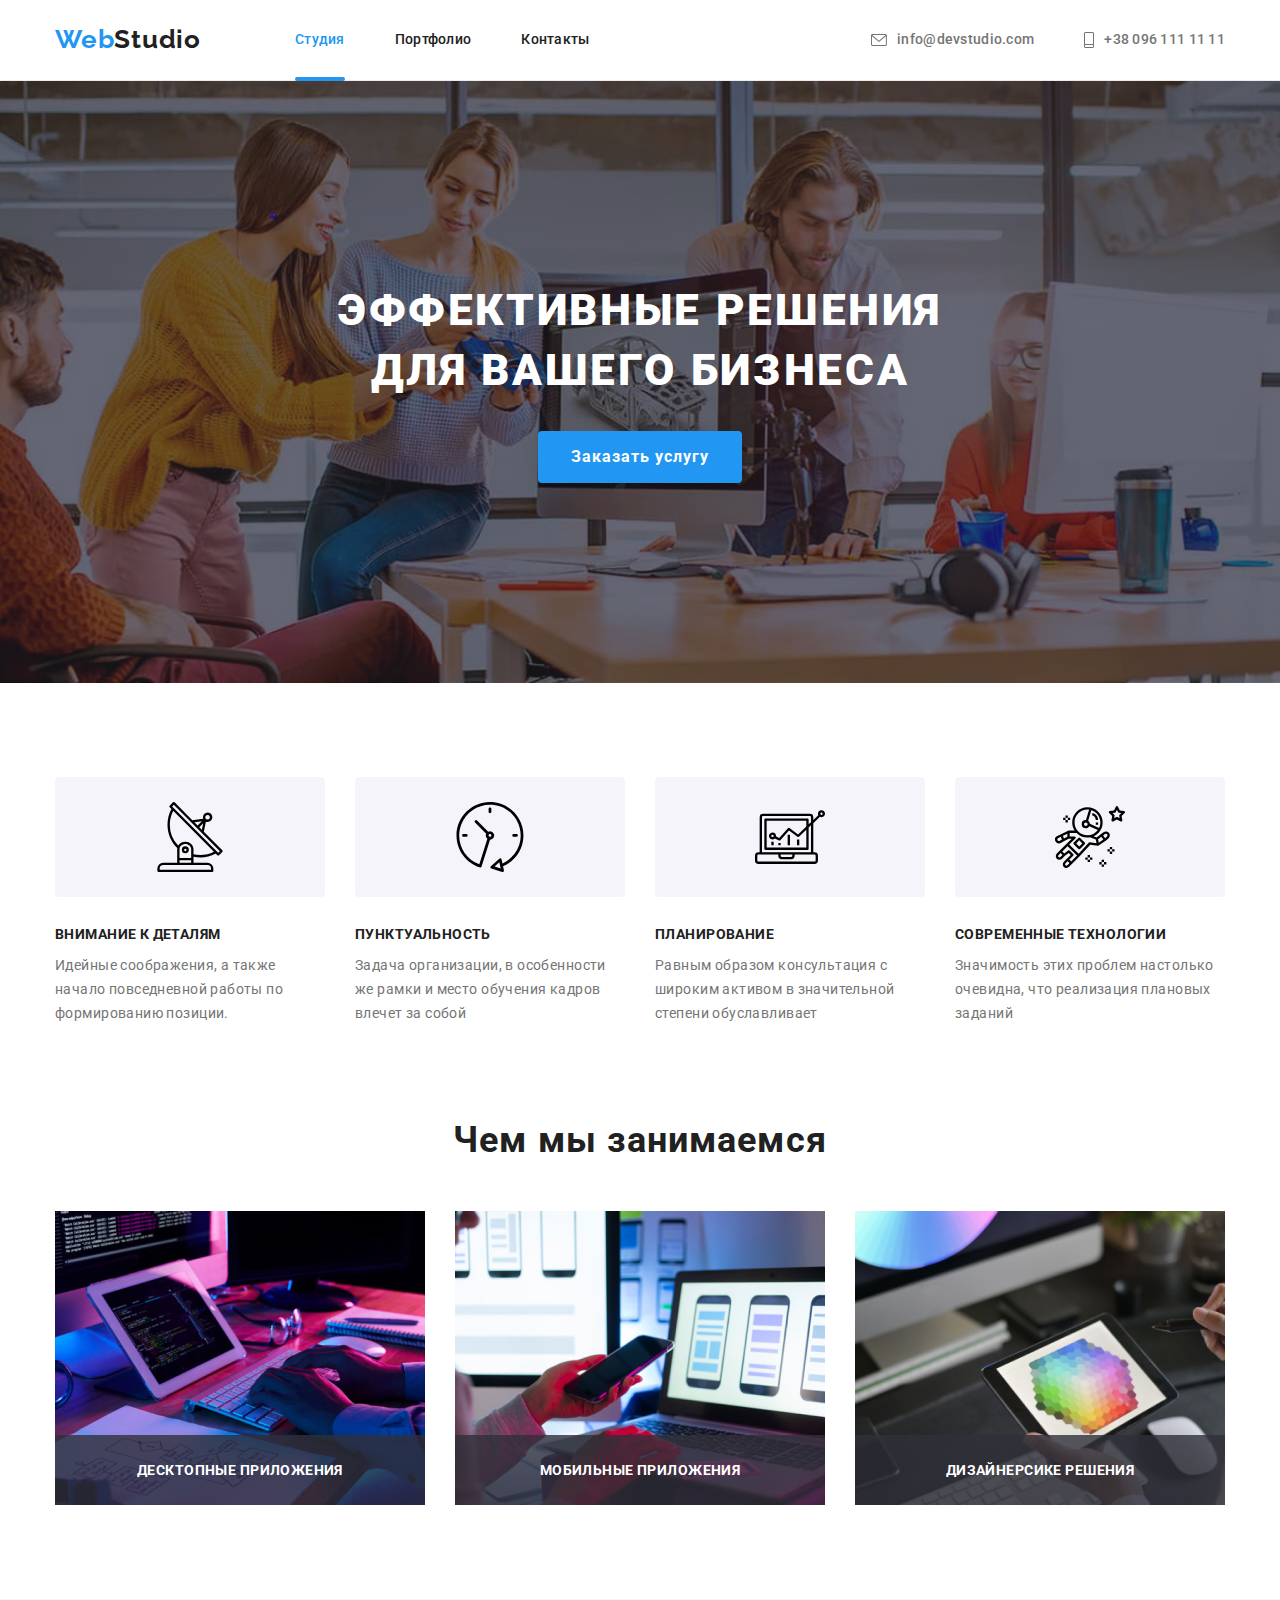
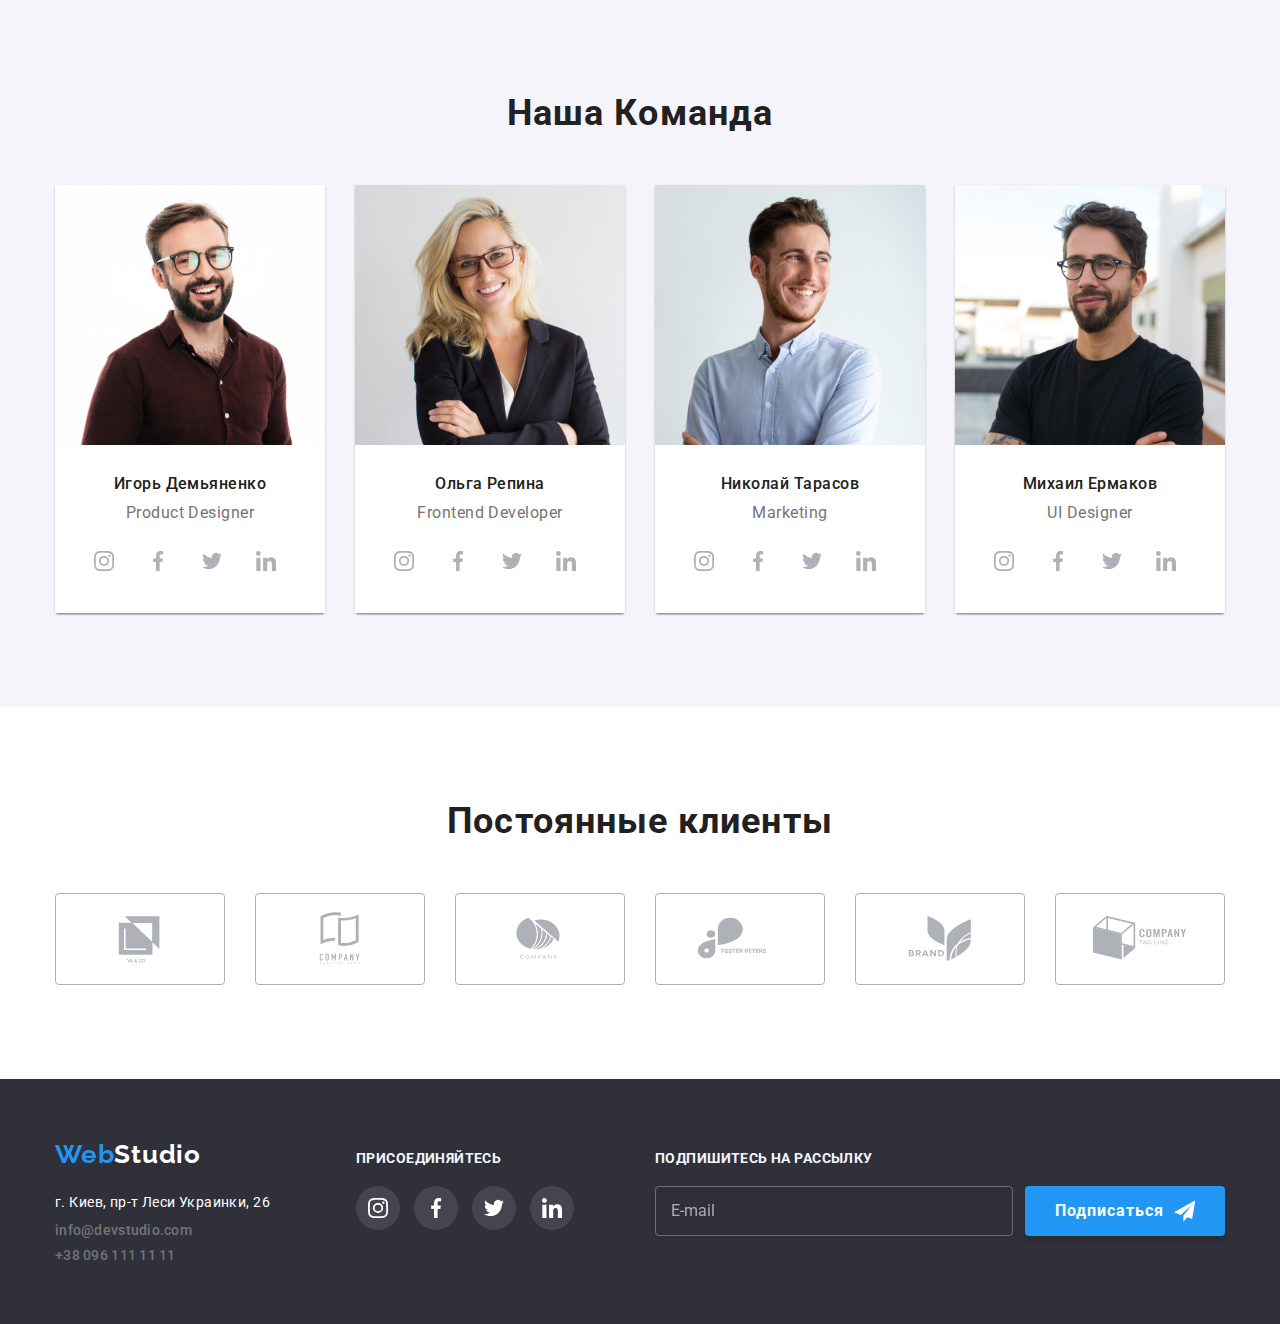
==== commit c43ebf71: "Виправлення Дз" ====
--- a/index.html
+++ b/index.html
@@ -73,7 +73,7 @@
            <div data-modal class="backdrop is-hidden">
                <div class="modal">
                     <button class="button-close" data-modal-close>
-                        <svg width="11px" height="11px">
+                        <svg width="18px" height="18px">
                             <use href="./images/icons/sprite.svg#icon-close"></use>
                         </svg>
                     </button>
@@ -82,41 +82,49 @@
                         <div class="form-field">
                             <label class="form-label" for="contact-name">Имя</label>
                             <input class="form-input person" id="contact-name" type="text" name="contact-name">
-                            <div class="form-img">
-                                <svg class="name-svg" width="13px" height="13px">
-                                    <use href="./images/icons/sprite.svg#icon-modal-person"></use>
-                                </svg>
-                            </div>
+                            
+                            <svg class="name-svg" width="12px" height="12px">
+                                <use href="./images/icons/sprite.svg#icon-modal-person"></use>
+                            </svg>
                             
                         </div>
 
                         <div class="form-field">
                             <label class="form-label" for="contact-tel">Телефон</label>
-                            <input class="form-input" id="contact-tel" type="tel" name="contact-tel">
-                            <div class="form-img">
-                                <svg class="name-svg" width="13px" height="13px">
-                                    <use href="./images/icons/sprite.svg#icon-modal-phone"></use>
-                                </svg>
+                            <input class="form-input" id="contact-tel" type="tel" name="contact-tel">                           
+                            
+                            <svg class="name-svg" width="12px" height="12px">
+                                <use href="./images/icons/sprite.svg#icon-modal-phone"></use>
+                            </svg>
                         </div>
 
                         <div class="form-field">
                             <label class="form-label" for="contact-email">Почта</label>
                             <input class="form-input" id="contact-email" type="email" name="contact-email">
-                            <div class="form-img">
-                                <svg class="name-svg" width="13px" height="13px">
-                                    <use href="./images/icons/sprite.svg#icon-modal-mail"></use>
-                                </svg>
-                        </div>
-
-                        <div class="form-field">
-                            <label class="form-label" for="textarea">Комментарий</label>
-                            <textarea class="textarea" name="feedback" id="textarea" rows="10" placeholder="Введите текст" ></textarea>
-                        </div>
-
-                        <div class="form-field">
-                            <input id="policy" type="checkbox" name="policy">
-                            <label class="policy" for="policy">Соглашаюсь с рассылкой и принимаю <a href="">Условия договора</a></label>
-                        </div>
+                            
+                            
+                            <svg class="name-svg" width="12px" height="12px">
+                                <use href="./images/icons/sprite.svg#icon-modal-mail"></use>
+                            </svg>
+                        </div>
+
+                        <div class="form-field textarea">
+                            <label class="form-label-textarea" for="textarea">Комментарий</label>
+                            <textarea class="form-textarea" name="feedback" id="textarea" rows="10" placeholder="Введите текст"></textarea>
+                            
+                            
+                        </div>
+
+                        <div class="form-field checkbox">
+                            <label class="check">
+                            <input class="check-input" type="checkbox" name="polisy" value=" ">
+                            <span class="icon-check"></span>
+                            Соглашаюсь с рассылкой и принимаю
+                            <a class="link-polisy" href="">Условия договора</a>
+                            </label>
+                        </div>
+
+
                         <div class="send-button">
                             <button class="button form-button" type="submit">Отправить</button>
                         </div>
@@ -471,16 +479,18 @@
         </div>
         <div class="join">
             <h3 class="footer-social-tittle ">Подпишитесь на рассылку</h3>
-            <div class="join-section">
-                <label class="join_lable" for="email"></label>
-                <input id="email" class="join_input" type="email" name="email" placeholder="E-mail">
-                <button class="button join-button" type="submit">
-                    Подписаться
-                    <svg class="join_svg" width="24px" height="24px">
-                        <use href="./images/icons/sprite.svg#icon-modal-send"></use>
-                    </svg>
-                </button>
-            </div>
+            <form action="#" name="form-join" novalidate>
+                <div class="join-section">
+                    <label class="join_lable" for="email"></label>
+                    <input id="email" class="join_input" type="email" name="email" placeholder="E-mail">
+                    <button class="button join-button" type="submit">
+                        Подписаться
+                        <svg class="join_svg" width="24px" height="24px">
+                            <use href="./images/icons/sprite.svg#icon-modal-send"></use>
+                        </svg>
+                    </button>
+                </div>
+            </form>
         </div>
     </div>
 </footer>
--- a/css/styles.css
+++ b/css/styles.css
@@ -276,6 +276,7 @@
 }
 
 .button-close {
+  display: flex;
   position: absolute;
   top: 8px;
   right: 8px;
@@ -305,7 +306,9 @@
 }
 
 .form-field{
+  flex-direction: column;
   position: relative;
+  display: flex;
   margin-bottom: 10px;
 }
 
@@ -313,9 +316,7 @@
   margin-bottom: 20px;
 }
 
-.form-field:nth-child(5) {
-  margin-bottom: 30px;
-}
+
 
 .modal-tittle{
     margin-bottom: 12px;
@@ -329,56 +330,159 @@
   
 }
 
-.form-label{
-  display: block;
-  margin-bottom: 4px;
-  color: var(--tittle-text-color);
-  
-  font-size: 12px;
-  line-height: 14px;
-  letter-spacing: 0.01em;
-}
-
-.form-input{
-  width: 100%;
-  height: 40px;
-  padding: 14px 15px; 
-  
-  color: var(--primery-text-color);
-  background-color: var(--primary-white-color);
-  border: 1px solid rgba(33, 33, 33, 0.2);
-  border-radius: 4px;
-}
-
-.textarea {
-  width: 100%;
-  height: 120px;
-  padding: 12px 16px;
-  resize: none;
-
-  border: 1px solid rgba(33, 33, 33, 0.2);
-  border-radius: 4px;
-}
-
-.textarea::placeholder {
+
+.form-label {
+    flex-direction: column;
+    margin-bottom: 4px;
+    color: #757575;
+    font-family: Roboto;
+    font-style: normal;
+    font-weight: normal;
+    font-size: 12px;
+    line-height: 1.16;
+    letter-spacing: 0.01em;
+    color: #757575;
+}
+
+
+
+.form-input {
+  position: relative;
+    width: 100%;
+    height: 39.42px;
+    border: 1px solid rgba(33, 33, 33, 0.2);
+    box-sizing: border-box;
+    border-radius: 4px;
+    padding-left: 42px;
+    transition: border-color 250ms cubic-bezier(0.4, 0, 0.2, 1);
+}
+
+.form-input:focus, 
+.form-input:hover {
+    border-color: var(--accent-color);
+    outline-color: var(--accent-color);
+}
+
+
+
+.name-svg {
+  position: absolute;
+  display: inline-block;
+  top: 31px;
+  left: 12px;
+  transition: fill 250ms cubic-bezier(0.4, 0, 0.2, 1);
+}
+
+.form-input:focus ~ .name-svg,
+.form-input:hover ~ .name-svg {
+  color: var(--accent-color);
+}
+
+
+
+.form-textarea {
+    position: relative;
+    width: 100%;
+    height: 120px;
+    border: 1px solid rgba(33, 33, 33, 0.2);
+    border-radius: 4px;
+    padding-top: 12px;
+    padding-bottom: 12px;
+    padding-left: 16px;
+    padding-right: 16px;
+    resize: none;
+    font-family: Roboto;
+    font-style: normal;
+    font-weight: normal;
+    font-size: 14px;
+    line-height: 1.33;
+    letter-spacing: 0.01em;
+    color: rgba(117, 117, 117, 0.5);
+}
+
+.form-label-textarea {
+    color: #757575;
+    margin-bottom: 4px;
+    font-family: Roboto;
+    font-style: normal;
+    font-weight: normal;
+    font-size: 12px;
+    line-height: 1.16;
+    letter-spacing: 0.01em;
+}
+
+.form-textarea:focus,
+.form-textarea:hover {
+  border-color: var(--accent-color);
+  outline-color: var(--accent-color);
+}
+
+
+.form-textarea::placeholder {
   
   font-size: 12px;
   line-height: 14px;
   letter-spacing: 0.01em; 
 }
 
-.policy {
-  color: var(--tittle-text-color);
-  font-weight: 400;
+.checkbox {
+  margin-bottom: 30px;
+  display: block;
+}
+.check {
+  display: flex;
+  align-items:center;
+  justify-content: center;
+
+  font-family: Roboto;
+  font-style: normal;
+  font-weight: normal;
   font-size: 14px;
-  line-height: 24px;
-  letter-spacing: 0.03em;
-}
-
-.policy > a {
+  line-height: 1.71;
+  letter-spacing: 0.03em;
+  color: #757575;
+}
+.check-input {
+  appearance: none;
+  position: absolute;
+
+  font-family: Roboto;
+  font-style: normal;
+  font-weight: normal;
+  font-size: 14px;
+  line-height: 1.71;
+
+  letter-spacing: 0.03em;
+
+  color: #757575;
+}
+.icon-check {
+  display: block;
+  width: 15px;
+  height: 16px;
+  margin-right: 8px;
+  background-size: contain;
+  background-repeat: no-repeat;
+
+  background-image: url(../images/check-off.svg);
+  transition: background-image 250ms cubic-bezier(0.4, 0, 0.2, 1);
+}
+.check-input:checked + .icon-check {
+  background-size: contain;
+  width: 15px;
+  height: 16px;
+  background-image: url(../images/check-on.svg);
+}
+.check-input:checked:focus + .icon-check {
+  width: 15px;
+  height: 16px;
+  background-image: url(../images/check-on.svg);
+}
+
+.link-polisy {
   color: var(--accent-color);
-  text-decoration: underline;
-}
+}
+
 
 .form-button{
   width: 200px;
@@ -395,13 +499,8 @@
 .send-button {
   display: flex;
   justify-content: center;
-  padding: 10px 55px;
-}
-
-
-.name-svg {
-  
-}
+}
+
 
 
 /* Section */
@@ -965,7 +1064,7 @@
 }
 
 .join {
-  margin-left: 70px;
+  margin-left: auto;
 }
 
 .join-section {
@@ -992,18 +1091,18 @@
 
 .join-button {
   position: relative;
+  display: inline-flex;
+  align-items: center;
+  justify-content: center;
 
   width: 200px;
   height: 50px;
-  padding: 10px 62px 10px 29px;
+  padding: 10px 29px;
   color: var(--primary-white-color);
   background-color: var(--accent-color);
   
   }
   
   .join_svg {
-    position: absolute;
-    top: 0;
-    right: 0;
-    margin: 13px 28px 13px 148px;
-  }+    margin-left: 10px;
+  } 